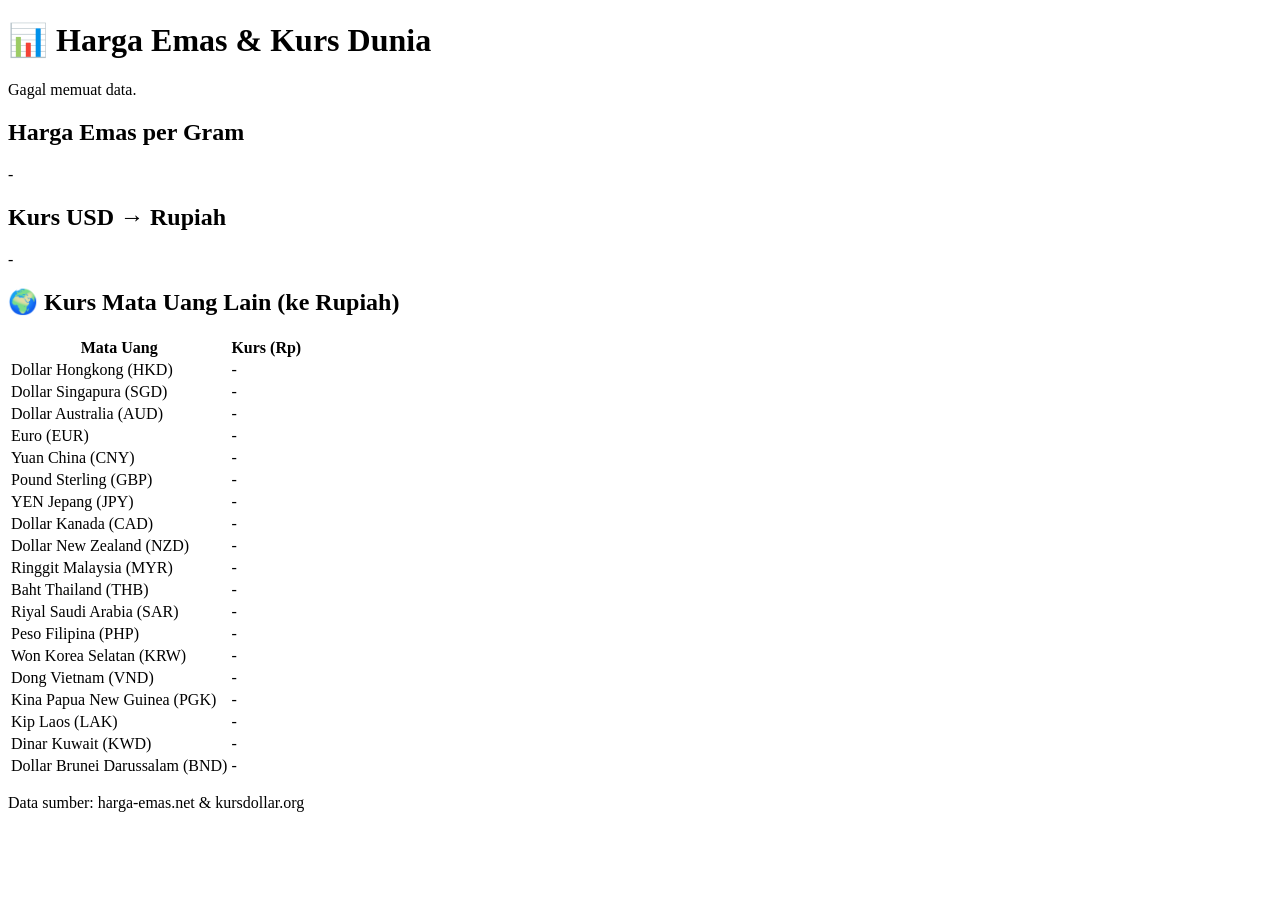
==== panganemas/hargaemaskurs.html @ f8aee345 "Add files via upload" ====
<!DOCTYPE html>
<html lang="id">
<head>
  <meta charset="UTF-8">
  <meta name="viewport" content="width=device-width,initial-scale=1.0">
  <title>Harga Emas & Kurs Dunia</title>
  <link rel="stylesheet" href="styles.css">
</head>
<body>
  <header>
    <h1>📊 Harga Emas & Kurs Dunia</h1>
    <p id="update-info">Memuat data...</p>
  </header>

  <section class="cards">
    <div class="card card-gold">
      <h2>Harga Emas per Gram</h2>
      <p class="value" id="harga-emas">-</p>
    </div>

    <div class="card card-usd">
      <h2>Kurs USD → Rupiah</h2>
      <p class="value" id="kurs-usd">-</p>
    </div>
  </section>

  <section class="table-section">
    <h2>🌍 Kurs Mata Uang Lain (ke Rupiah)</h2>
    <table id="kurs-lain">
      <thead>
        <tr><th>Mata Uang</th><th>Kurs (Rp)</th></tr>
      </thead>
      <tbody></tbody>
    </table>
  </section>

  <footer>
    <p>Data sumber: <a>harga-emas.net</a> & 
    <a>kursdollar.org</a></p>
  </footer>

  <script src="script.js"></script>
</body>
</html>
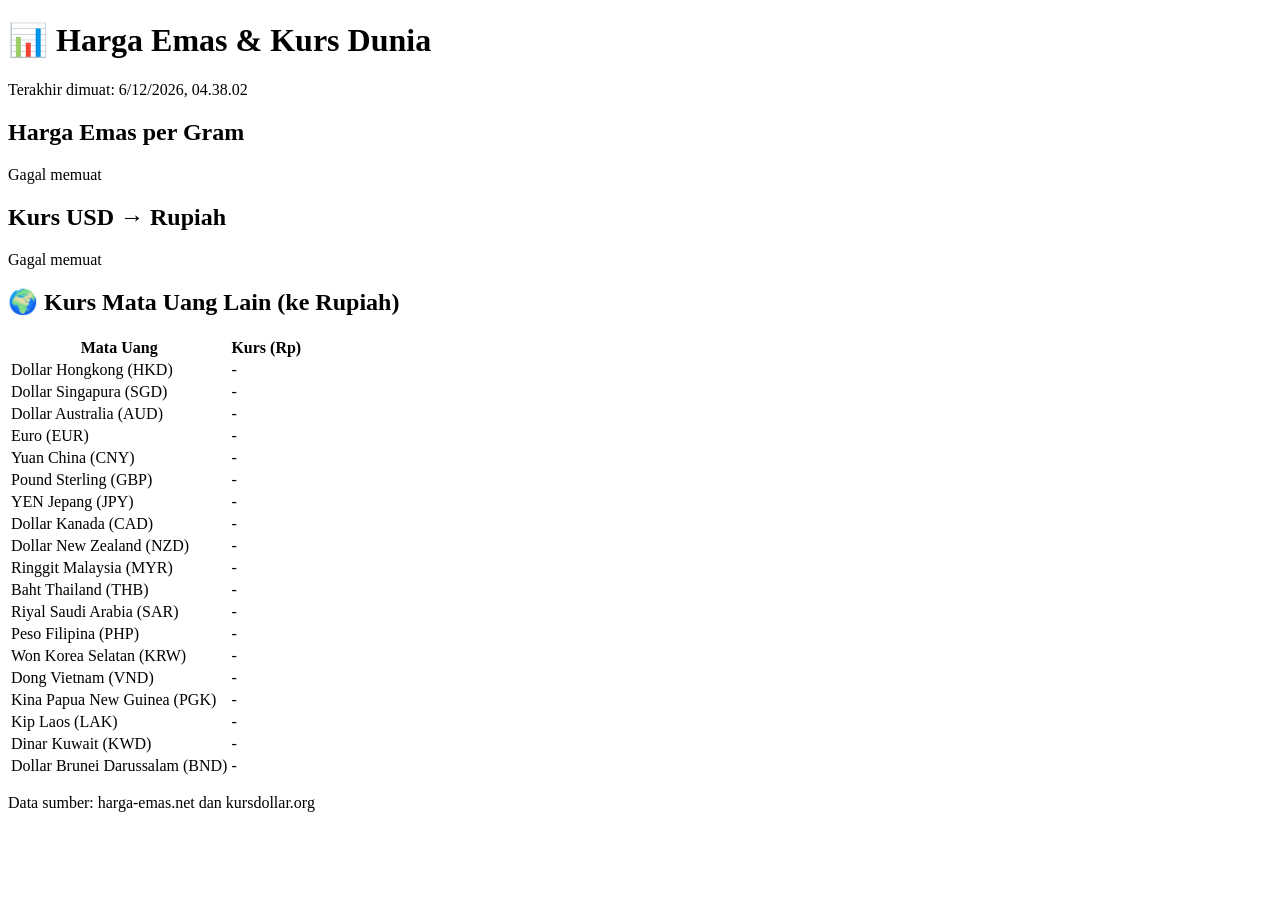
==== commit 6fba267f: "Add files via upload" ====
--- a/panganemas/hargaemaskurs.html
+++ b/panganemas/hargaemaskurs.html
@@ -1,8 +1,8 @@
 <!DOCTYPE html>
 <html lang="id">
 <head>
-  <meta charset="UTF-8">
-  <meta name="viewport" content="width=device-width,initial-scale=1.0">
+  <meta charset="UTF-8" />
+  <meta name="viewport" content="width=device-width,initial-scale=1.0" />
   <title>Harga Emas & Kurs Dunia</title>
   <link rel="stylesheet" href="styles.css">
 </head>
@@ -16,11 +16,13 @@
     <div class="card card-gold">
       <h2>Harga Emas per Gram</h2>
       <p class="value" id="harga-emas">-</p>
+      <p class="meta" id="harga-emas-update"></p>
     </div>
 
     <div class="card card-usd">
       <h2>Kurs USD → Rupiah</h2>
       <p class="value" id="kurs-usd">-</p>
+      <p class="meta" id="kurs-usd-update"></p>
     </div>
   </section>
 
@@ -35,8 +37,7 @@
   </section>
 
   <footer>
-    <p>Data sumber: <a>harga-emas.net</a> & 
-    <a>kursdollar.org</a></p>
+    <p>Data sumber: harga-emas.net dan kursdollar.org</p>
   </footer>
 
   <script src="script.js"></script>
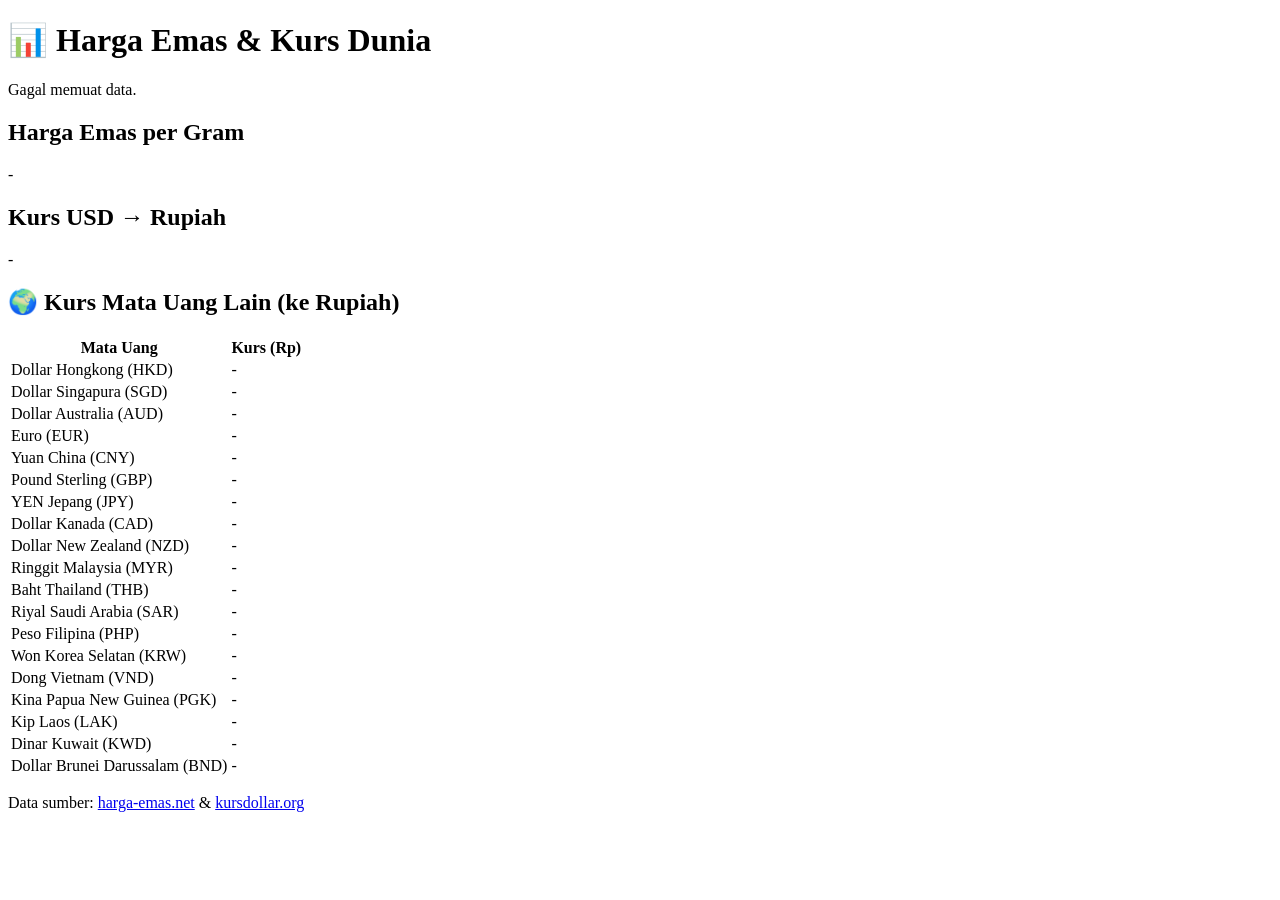
==== commit 9d5fc81c: "Add files via upload" ====
--- a/panganemas/hargaemaskurs.html
+++ b/panganemas/hargaemaskurs.html
@@ -1,8 +1,8 @@
 <!DOCTYPE html>
 <html lang="id">
 <head>
-  <meta charset="UTF-8" />
-  <meta name="viewport" content="width=device-width,initial-scale=1.0" />
+  <meta charset="UTF-8">
+  <meta name="viewport" content="width=device-width,initial-scale=1.0">
   <title>Harga Emas & Kurs Dunia</title>
   <link rel="stylesheet" href="styles.css">
 </head>
@@ -16,13 +16,11 @@
     <div class="card card-gold">
       <h2>Harga Emas per Gram</h2>
       <p class="value" id="harga-emas">-</p>
-      <p class="meta" id="harga-emas-update"></p>
     </div>
 
     <div class="card card-usd">
       <h2>Kurs USD → Rupiah</h2>
       <p class="value" id="kurs-usd">-</p>
-      <p class="meta" id="kurs-usd-update"></p>
     </div>
   </section>
 
@@ -37,7 +35,8 @@
   </section>
 
   <footer>
-    <p>Data sumber: harga-emas.net dan kursdollar.org</p>
+    <p>Data sumber: <a href="https://harga-emas.net" target="_blank">harga-emas.net</a> & 
+    <a href="https://kursdollar.org" target="_blank">kursdollar.org</a></p>
   </footer>
 
   <script src="script.js"></script>
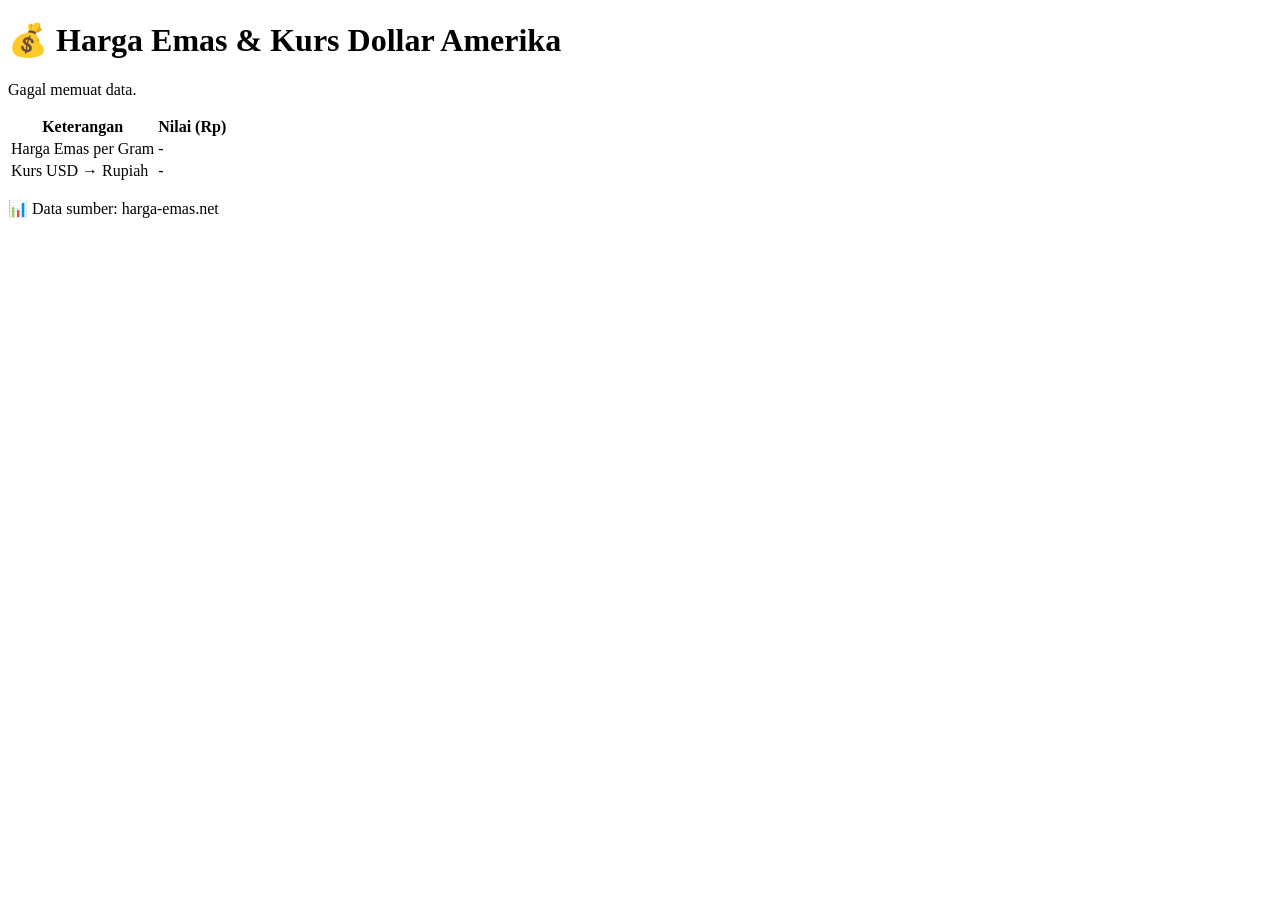
==== commit 0f2e8131: "Add files via upload" ====
--- a/panganemas/hargaemaskurs.html
+++ b/panganemas/hargaemaskurs.html
@@ -3,40 +3,40 @@
 <head>
   <meta charset="UTF-8">
   <meta name="viewport" content="width=device-width,initial-scale=1.0">
-  <title>Harga Emas & Kurs Dunia</title>
+  <title>Harga Emas & Kurs Dollar</title>
   <link rel="stylesheet" href="styles.css">
 </head>
 <body>
   <header>
-    <h1>📊 Harga Emas & Kurs Dunia</h1>
-    <p id="update-info">Memuat data...</p>
+    <h1>💰 Harga Emas & Kurs Dollar Amerika</h1>
+    <p id="update-info">Memuat data terbaru...</p>
   </header>
 
-  <section class="cards">
-    <div class="card card-gold">
-      <h2>Harga Emas per Gram</h2>
-      <p class="value" id="harga-emas">-</p>
-    </div>
-
-    <div class="card card-usd">
-      <h2>Kurs USD → Rupiah</h2>
-      <p class="value" id="kurs-usd">-</p>
-    </div>
-  </section>
-
   <section class="table-section">
-    <h2>🌍 Kurs Mata Uang Lain (ke Rupiah)</h2>
-    <table id="kurs-lain">
+    <table id="tabel-utama">
       <thead>
-        <tr><th>Mata Uang</th><th>Kurs (Rp)</th></tr>
+        <tr>
+          <th>Keterangan</th>
+          <th>Nilai (Rp)</th>
+        </tr>
       </thead>
-      <tbody></tbody>
+      <tbody>
+        <tr>
+          <td>Harga Emas per Gram</td>
+          <td id="harga-emas">-</td>
+        </tr>
+        <tr>
+          <td>Kurs USD → Rupiah</td>
+          <td id="kurs-usd">-</td>
+        </tr>
+      </tbody>
     </table>
   </section>
 
   <footer>
-    <p>Data sumber: <a href="https://harga-emas.net" target="_blank">harga-emas.net</a> & 
-    <a href="https://kursdollar.org" target="_blank">kursdollar.org</a></p>
+    <p>📊 Data sumber: 
+      <a>harga-emas.net</a>
+    </p>
   </footer>
 
   <script src="script.js"></script>
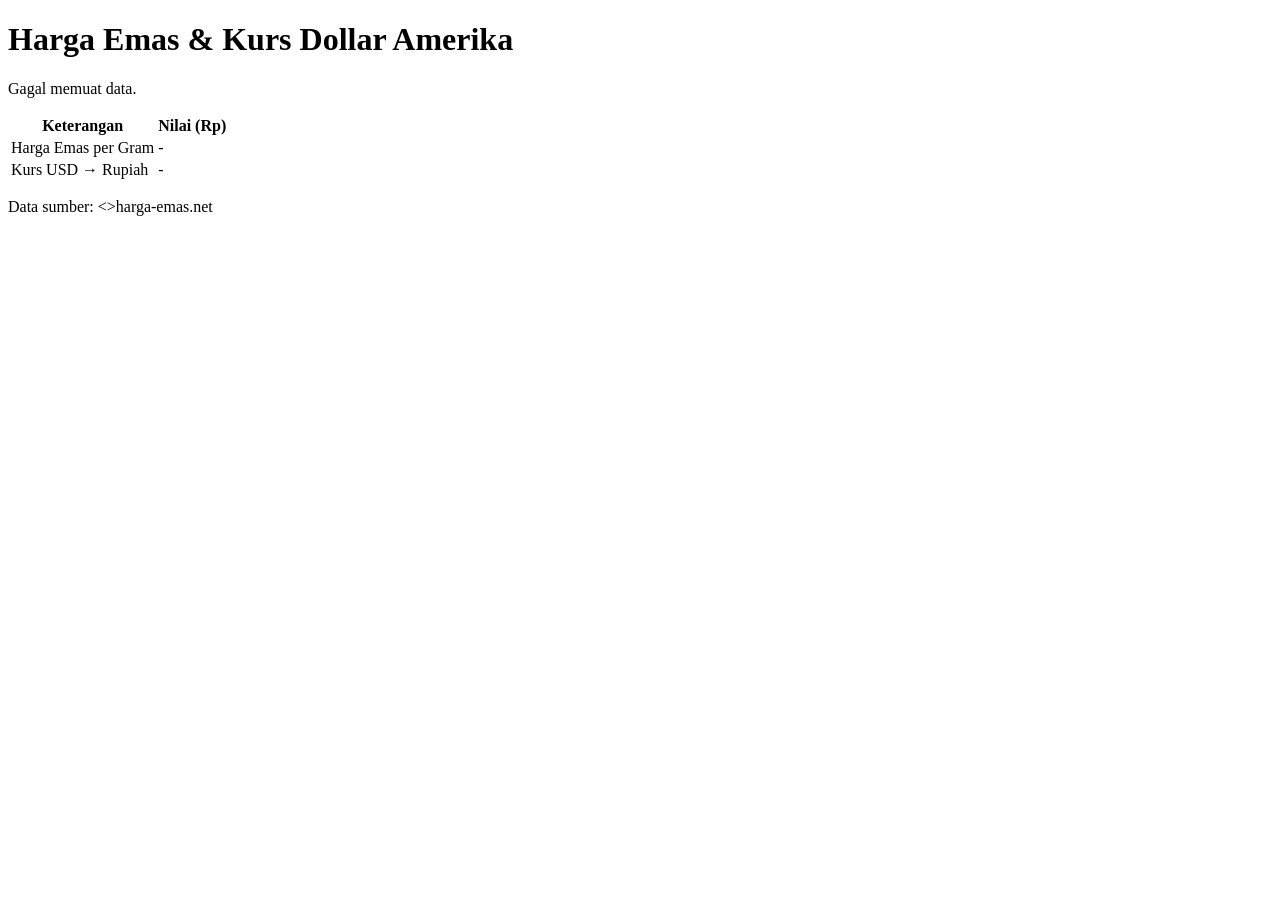
==== commit 96256b21: "Add files via upload" ====
--- a/panganemas/hargaemaskurs.html
+++ b/panganemas/hargaemaskurs.html
@@ -8,7 +8,7 @@
 </head>
 <body>
   <header>
-    <h1>💰 Harga Emas & Kurs Dollar Amerika</h1>
+    <h1>Harga Emas & Kurs Dollar Amerika</h1>
     <p id="update-info">Memuat data terbaru...</p>
   </header>
 
@@ -34,8 +34,8 @@
   </section>
 
   <footer>
-    <p>📊 Data sumber: 
-      <a>harga-emas.net</a>
+    <p>Data sumber: 
+      <>harga-emas.net</a>
     </p>
   </footer>
 
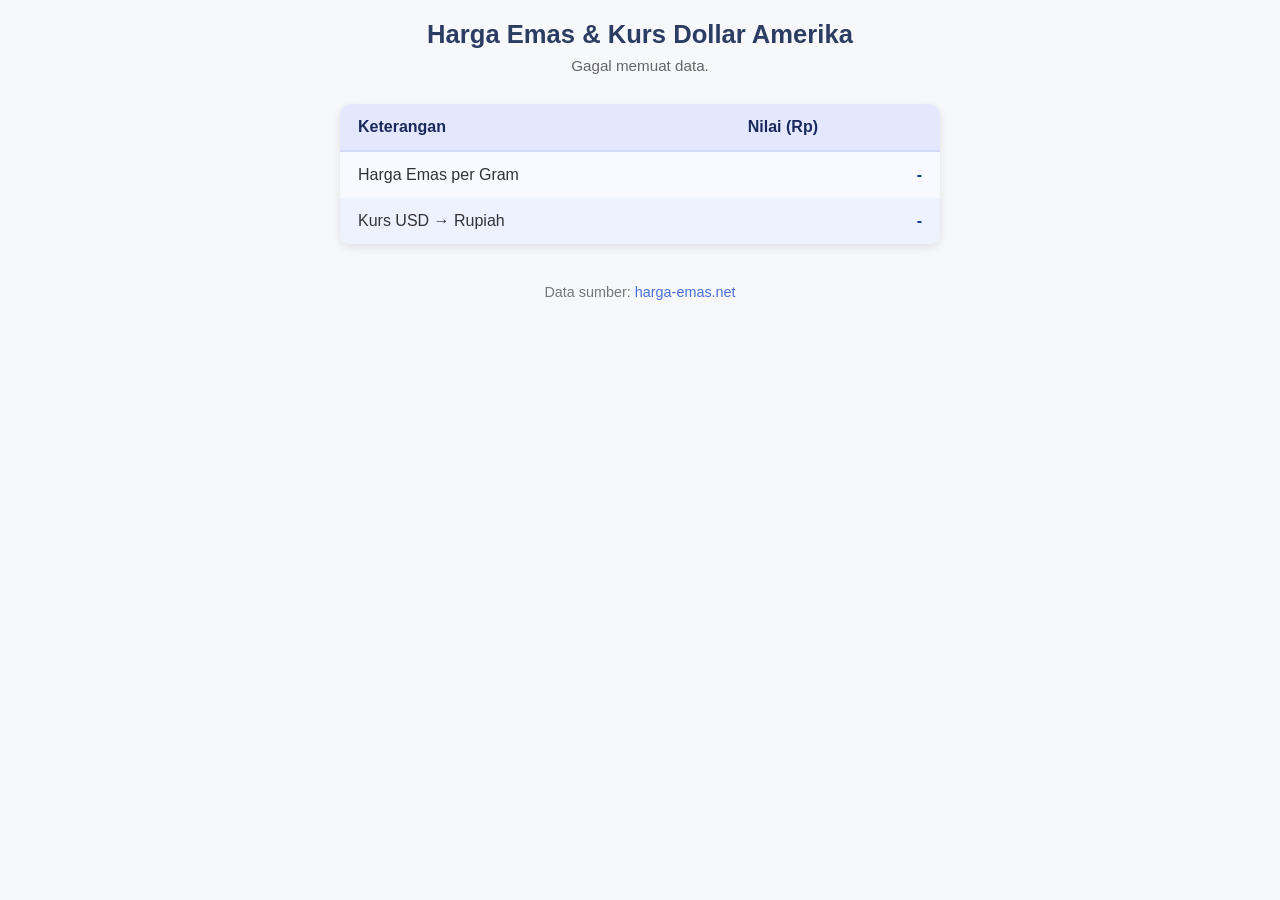
==== commit 26a8504e: "Add files via upload" ====
--- a/panganemas/hargaemaskurs.html
+++ b/panganemas/hargaemaskurs.html
@@ -4,7 +4,95 @@
   <meta charset="UTF-8">
   <meta name="viewport" content="width=device-width,initial-scale=1.0">
   <title>Harga Emas & Kurs Dollar</title>
-  <link rel="stylesheet" href="styles.css">
+  <style>
+    * { margin: 0; padding: 0; box-sizing: border-box; }
+
+    body {
+      font-family: "Segoe UI", Tahoma, Verdana, sans-serif;
+      background: #f7f8fa;
+      color: #222;
+      padding: 20px;
+      display: flex;
+      flex-direction: column;
+      align-items: center;
+      min-height: 100vh;
+    }
+
+    header {
+      text-align: center;
+      margin-bottom: 30px;
+    }
+    header h1 {
+      font-size: 1.6rem;
+      color: #2b3d63;
+      margin-bottom: 8px;
+    }
+    #update-info {
+      color: #666;
+      font-size: 0.95rem;
+    }
+
+    .table-section {
+      width: 100%;
+      max-width: 600px;
+    }
+
+    table {
+      width: 100%;
+      border-collapse: collapse;
+      border-radius: 10px;
+      overflow: hidden;
+      background: #fff;
+      box-shadow: 0 3px 10px rgba(0,0,0,0.1);
+    }
+
+    thead {
+      background-color: #e3e8ff;
+    }
+    th, td {
+      padding: 14px 18px;
+      font-size: 1rem;
+    }
+    th {
+      text-align: left;
+      color: #1a2a5c;
+      font-weight: 600;
+      border-bottom: 2px solid #d4dbf9;
+    }
+    td:nth-child(1) {
+      color: #333;
+    }
+    td:nth-child(2) {
+      text-align: right;
+      font-weight: bold;
+      color: #123e8a;
+    }
+
+    tbody tr:nth-child(odd) {
+      background-color: #f9faff;
+    }
+    tbody tr:nth-child(even) {
+      background-color: #eef2ff;
+    }
+    tbody tr:hover {
+      background-color: #dbe3ff;
+      transition: background 0.2s ease;
+    }
+
+    footer {
+      text-align: center;
+      margin-top: 40px;
+      color: #777;
+      font-size: 0.9rem;
+    }
+    footer a {
+      color: #4a6edb;
+      text-decoration: none;
+    }
+    footer a:hover {
+      text-decoration: underline;
+    }
+  </style>
 </head>
 <body>
   <header>
@@ -35,10 +123,11 @@
 
   <footer>
     <p>Data sumber: 
-      <>harga-emas.net</a>
+      <a>harga-emas.net</a>
     </p>
   </footer>
 
+  <!-- Panggil JS eksternal -->
   <script src="script.js"></script>
 </body>
 </html>
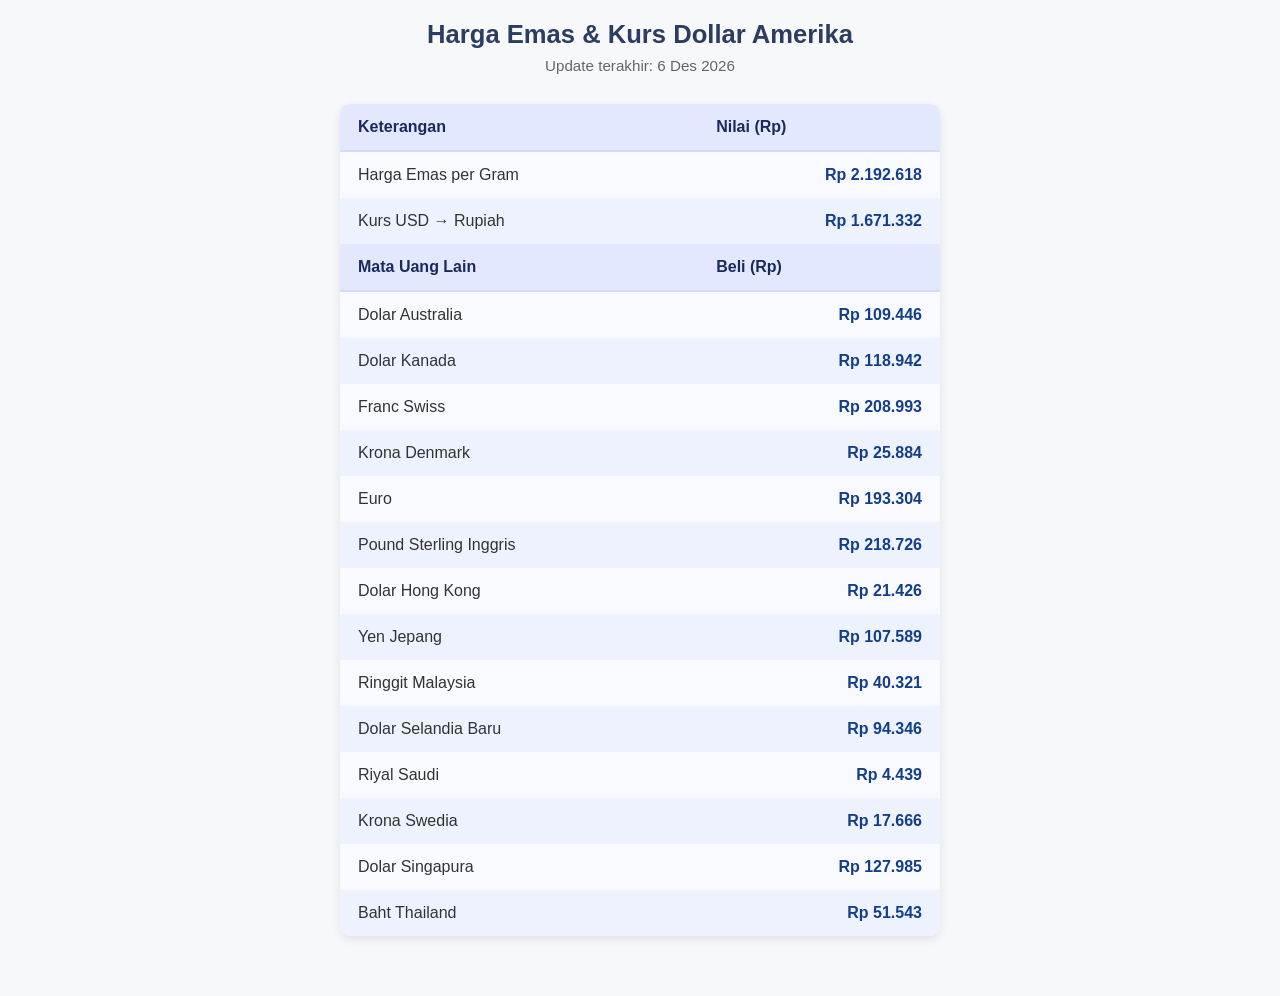
==== commit 7a3a8228: "Add files via upload" ====
--- a/panganemas/hargaemaskurs.html
+++ b/panganemas/hargaemaskurs.html
@@ -59,42 +59,18 @@
       font-weight: 600;
       border-bottom: 2px solid #d4dbf9;
     }
-    td:nth-child(1) {
-      color: #333;
-    }
-    td:nth-child(2) {
-      text-align: right;
-      font-weight: bold;
-      color: #123e8a;
-    }
+    td:nth-child(1) { color: #333; }
+    td:nth-child(2) { text-align: right; font-weight: bold; color: #123e8a; }
 
-    tbody tr:nth-child(odd) {
-      background-color: #f9faff;
-    }
-    tbody tr:nth-child(even) {
-      background-color: #eef2ff;
-    }
-    tbody tr:hover {
-      background-color: #dbe3ff;
-      transition: background 0.2s ease;
-    }
+    tbody tr:nth-child(odd) { background-color: #f9faff; }
+    tbody tr:nth-child(even) { background-color: #eef2ff; }
+    tbody tr:hover { background-color: #dbe3ff; transition: background 0.2s ease; }
 
-    footer {
-      text-align: center;
-      margin-top: 40px;
-      color: #777;
-      font-size: 0.9rem;
-    }
-    footer a {
-      color: #4a6edb;
-      text-decoration: none;
-    }
-    footer a:hover {
-      text-decoration: underline;
-    }
+    footer { text-align: center; margin-top: 40px; color: #777; font-size: 0.9rem; }
   </style>
 </head>
 <body>
+
   <header>
     <h1>Harga Emas & Kurs Dollar Amerika</h1>
     <p id="update-info">Memuat data terbaru...</p>
@@ -108,7 +84,7 @@
           <th>Nilai (Rp)</th>
         </tr>
       </thead>
-      <tbody>
+      <tbody id="tbody-main">
         <tr>
           <td>Harga Emas per Gram</td>
           <td id="harga-emas">-</td>
@@ -118,16 +94,21 @@
           <td id="kurs-usd">-</td>
         </tr>
       </tbody>
+
+      <thead>
+        <tr>
+          <th>Mata Uang Lain</th>
+          <th>Beli (Rp)</th>
+        </tr>
+      </thead>
+      <tbody id="tbody-kurs">
+        <!-- Baris kurs lain diisi otomatis dari JS -->
+      </tbody>
     </table>
   </section>
 
-  <footer>
-    <p>Data sumber: 
-      <a>harga-emas.net</a>
-    </p>
-  </footer>
+  <footer></footer>
 
-  <!-- Panggil JS eksternal -->
   <script src="script.js"></script>
 </body>
 </html>
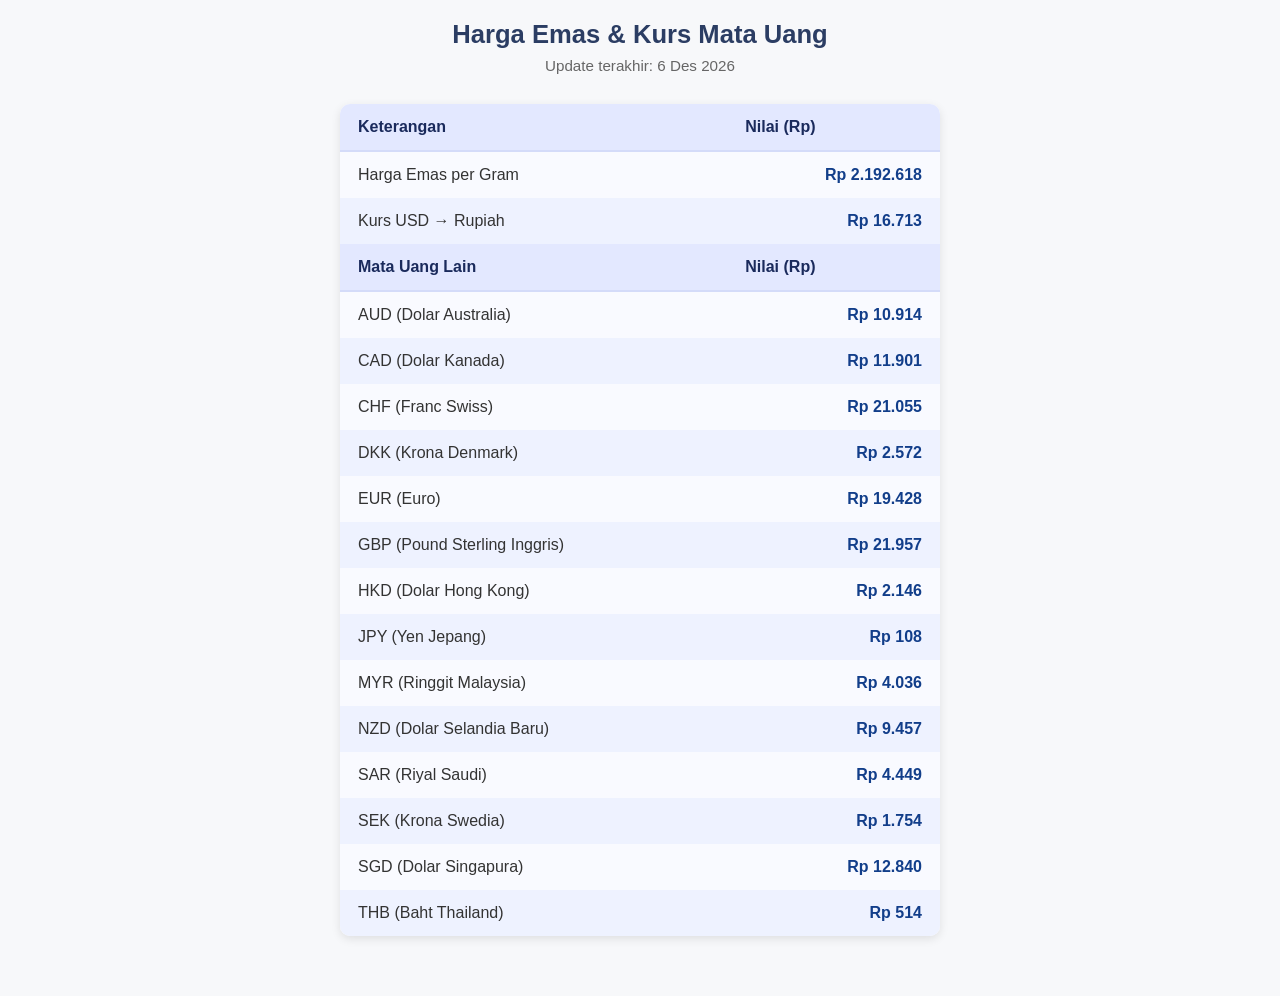
==== commit a0201414: "Add files via upload" ====
--- a/panganemas/hargaemaskurs.html
+++ b/panganemas/hargaemaskurs.html
@@ -3,7 +3,7 @@
 <head>
   <meta charset="UTF-8">
   <meta name="viewport" content="width=device-width,initial-scale=1.0">
-  <title>Harga Emas & Kurs Dollar</title>
+  <title>Harga Emas & Kurs Mata Uang</title>
   <style>
     * { margin: 0; padding: 0; box-sizing: border-box; }
 
@@ -72,7 +72,7 @@
 <body>
 
   <header>
-    <h1>Harga Emas & Kurs Dollar Amerika</h1>
+    <h1>Harga Emas & Kurs Mata Uang</h1>
     <p id="update-info">Memuat data terbaru...</p>
   </header>
 
@@ -98,7 +98,7 @@
       <thead>
         <tr>
           <th>Mata Uang Lain</th>
-          <th>Beli (Rp)</th>
+          <th>Nilai (Rp)</th>
         </tr>
       </thead>
       <tbody id="tbody-kurs">
